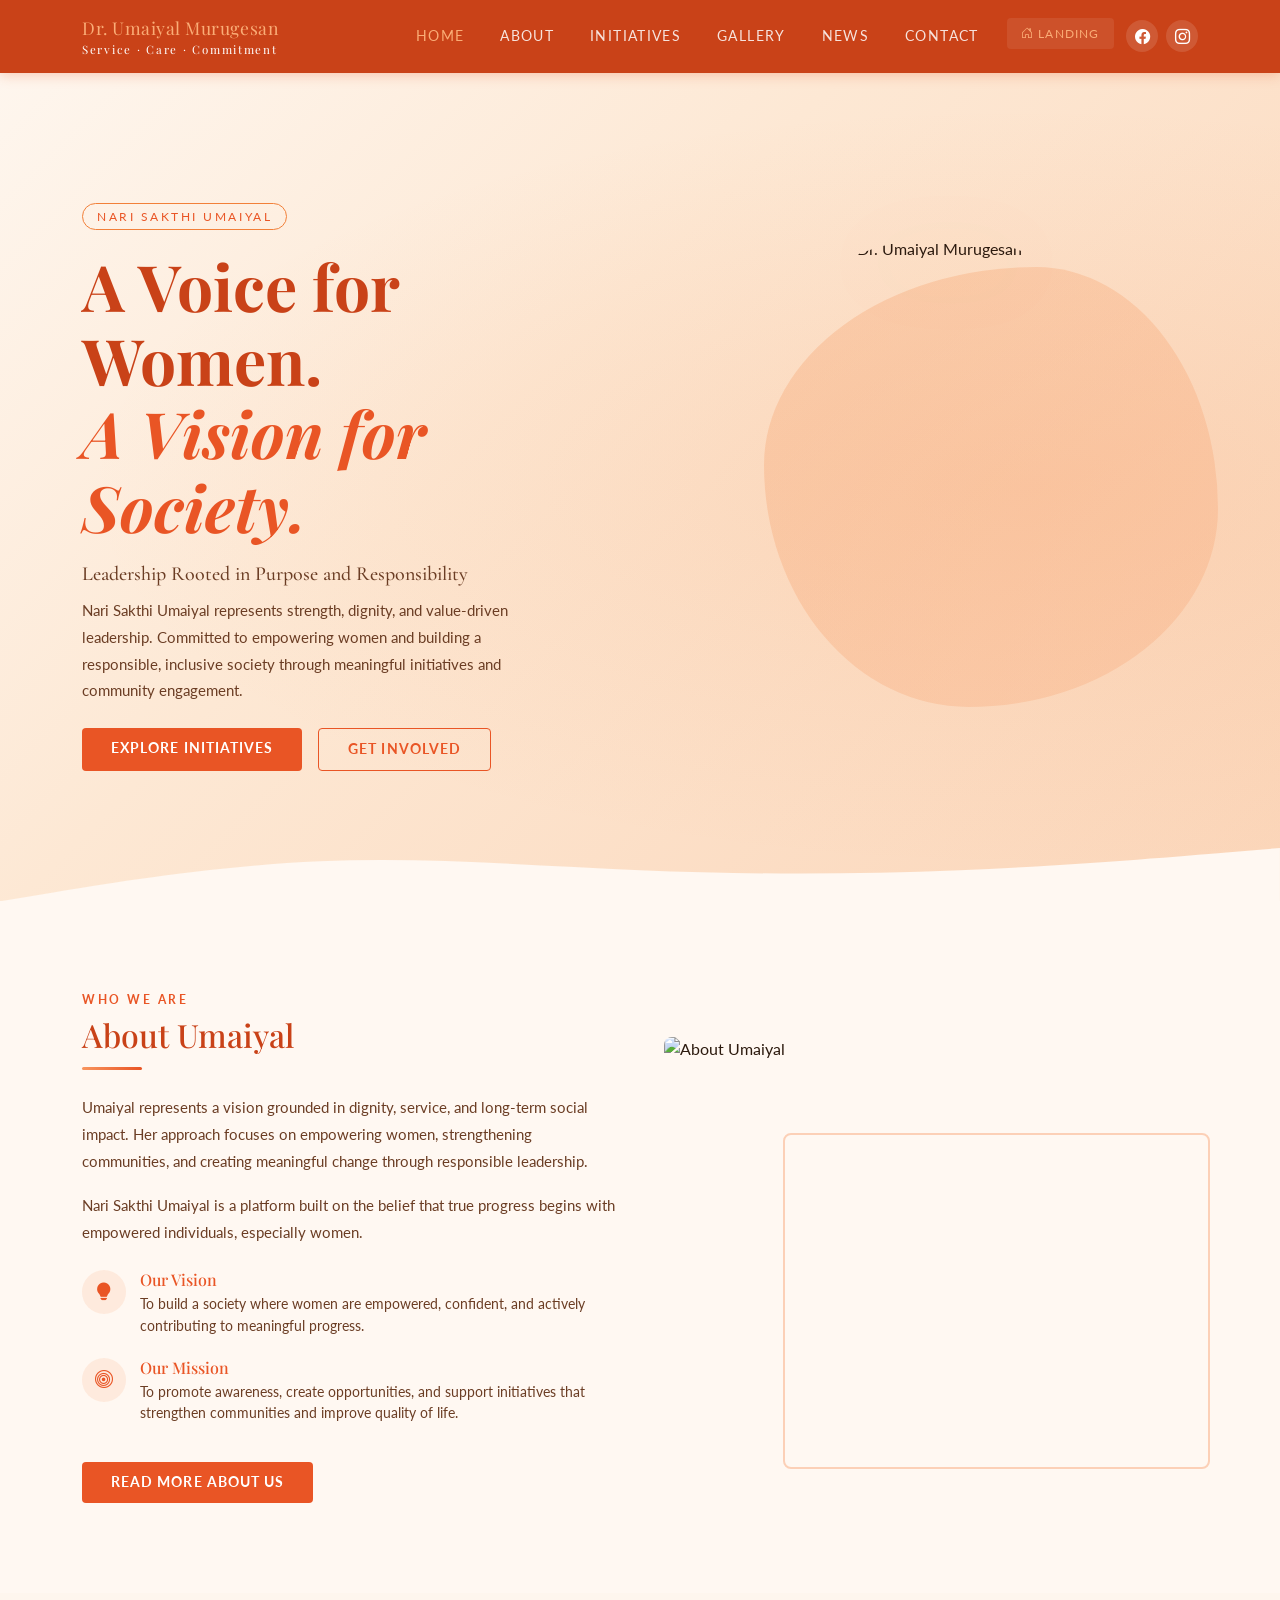
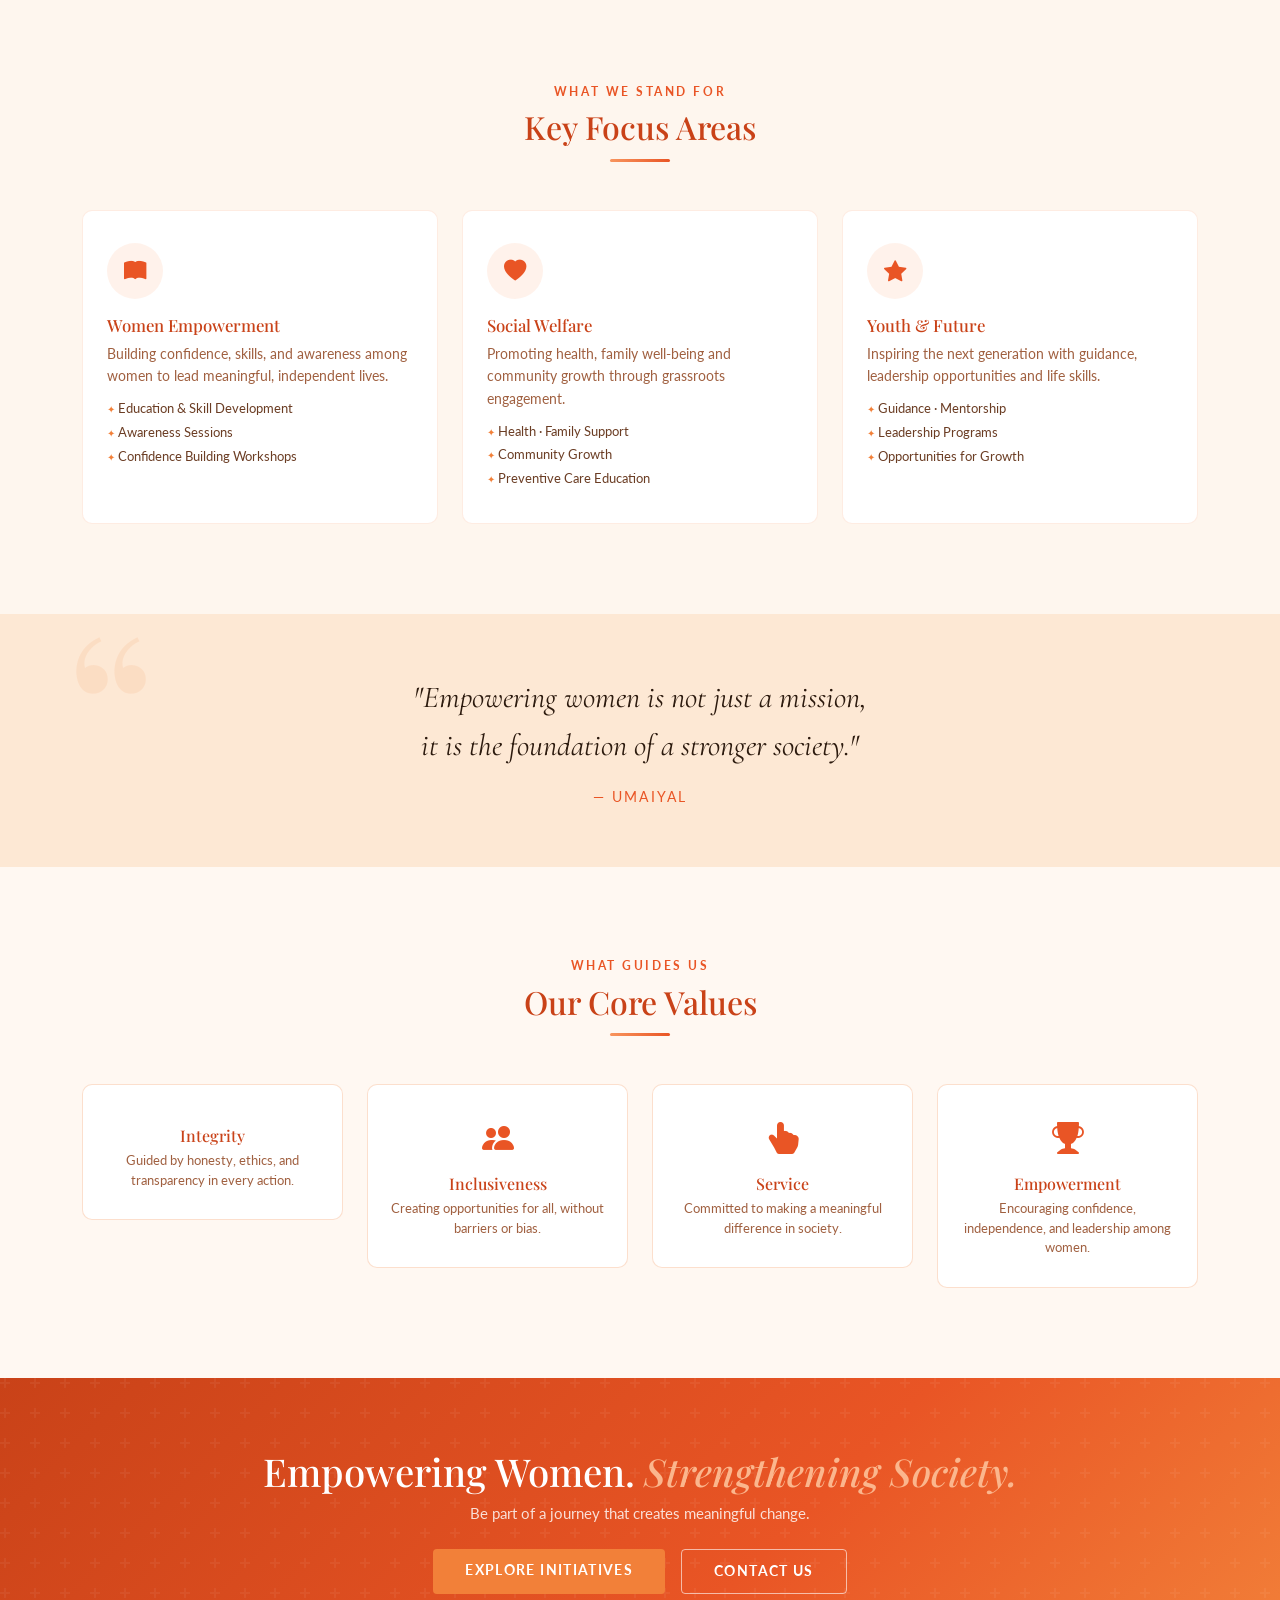
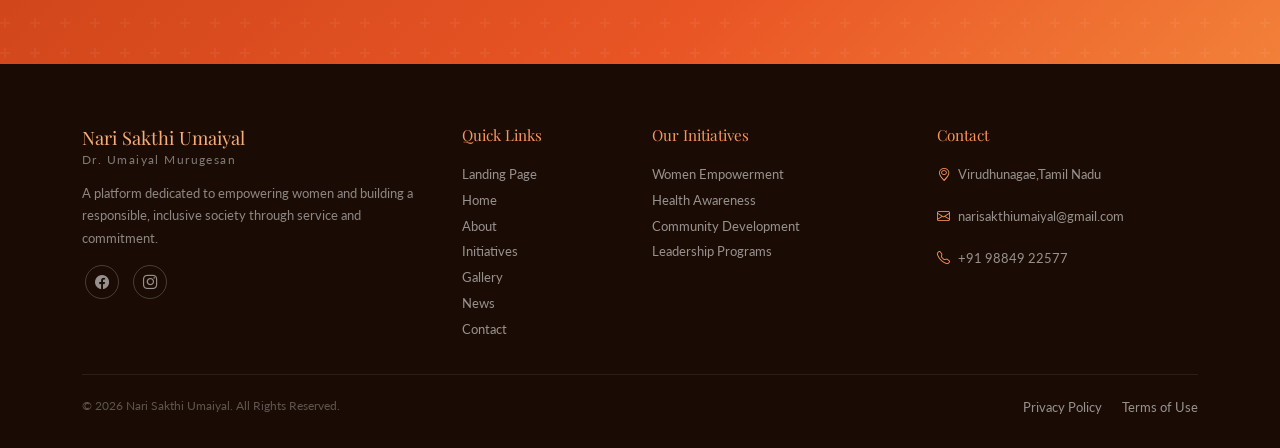
==== index.html @ b1a2b426 "Initial commit" ====
<!DOCTYPE html>
<html lang="en">
<head>
  <meta charset="UTF-8"/>
  <meta name="viewport" content="width=device-width, initial-scale=1.0"/>
  <title>Home – Nari Sakthi Umaiyal</title>
  <link href="https://cdn.jsdelivr.net/npm/bootstrap@5.3.3/dist/css/bootstrap.min.css" rel="stylesheet"/>
  <link href="https://fonts.googleapis.com/css2?family=Playfair+Display:ital,wght@0,400;0,600;0,700;1,400;1,600&family=Cormorant+Garamond:ital,wght@0,400;0,500;0,600;1,400&family=Lato:wght@300;400;700&display=swap" rel="stylesheet"/>
  <link rel="stylesheet" href="https://cdn.jsdelivr.net/npm/bootstrap-icons@1.11.3/font/bootstrap-icons.min.css"/>
  <link rel="stylesheet" href="style.css"/>
  <style>
    /* HERO */
    .hero { min-height: 92vh; background: linear-gradient(135deg, var(--cream) 0%, #fde8d4 40%, #fbd5b8 100%); position: relative; overflow: hidden; display: flex; align-items: center; }
    .hero::before { content: ''; position: absolute; inset: 0; background: radial-gradient(ellipse at 80% 50%, rgba(242,128,57,0.12) 0%, transparent 65%); }
    .hero-wave { position: absolute; bottom: 0; left: 0; width: 100%; pointer-events: none; }
    .hero-tag { display: inline-block; font-size: 0.72rem; letter-spacing: 0.22em; text-transform: uppercase; color: var(--p5); border: 1px solid var(--p4); padding: 4px 14px; border-radius: 20px; margin-bottom: 1.2rem; }
    .hero h1 { font-size: clamp(2.4rem, 5vw, 4rem); line-height: 1.15; color: var(--primary-dark); font-weight: 700; }
    .hero h1 em { font-style: italic; color: var(--primary); }
    .hero-sub { font-family: 'Cormorant Garamond', serif; font-size: 1.25rem; color: var(--text-mid); margin: 1rem 0 0.5rem; font-weight: 500; }
    .hero-desc { font-size: 0.95rem; color: var(--text-mid); line-height: 1.75; max-width: 480px; }
    .hero-image-wrap { position: relative; }
    .hero-image-wrap::before { content: ''; position: absolute; top: 30px; right: -20px; width: 85%; height: 88%; background: linear-gradient(135deg, var(--p4) 0%, var(--p3) 100%); border-radius: 60% 40% 55% 45% / 45% 55% 45% 55%; z-index: 0; opacity: 0.22; }
    .hero-img { position: relative; z-index: 1; border-radius: 55% 45% 50% 50% / 40% 40% 60% 60%; max-width: 420px; width: 100%; height: 500px; object-fit: cover; object-position: top center; filter: drop-shadow(0 12px 36px rgba(233,85,37,0.30)); display: block; margin: 0 auto; }
    @media (max-width: 768px) { .hero { min-height: auto; padding: 60px 0 80px; } }
  </style>
</head>
<body>

<div id="navbar-placeholder"></div>

<!-- HERO -->
<section class="hero">
  <div class="container py-5">
    <div class="row align-items-center g-5">
      <div class="col-lg-6 fade-up">
        <div class="hero-tag">Nari Sakthi Umaiyal</div>
        <h1>A Voice for Women.<br><em>A Vision for Society.</em></h1>
        <p class="hero-sub">Leadership Rooted in Purpose and Responsibility</p>
        <p class="hero-desc">Nari Sakthi Umaiyal represents strength, dignity, and value-driven leadership. Committed to empowering women and building a responsible, inclusive society through meaningful initiatives and community engagement.</p>
        <div class="d-flex flex-wrap gap-3 mt-4">
          <a href="initiatives.html" class="btn-primary-custom">Explore Initiatives</a>
          <a href="contact.html" class="btn-outline-primary-custom">Get Involved</a>
        </div>
      </div>
      <div class="col-lg-6 text-center fade-up delay-2">
        <div class="hero-image-wrap">
          <img src="c:\Users\ranjinikumar\Downloads\DSC07522.jpg" alt="Dr. Umaiyal Murugesan" class="hero-img"/>
        </div>
      </div>
    </div>
  </div>
  <svg class="hero-wave" viewBox="0 0 1440 60" fill="none" xmlns="http://www.w3.org/2000/svg">
    <path d="M0 60L60 50C120 40 240 20 360 15C480 10 600 20 720 25C840 30 960 30 1080 25C1200 20 1320 10 1380 5L1440 0V60H0Z" fill="#FFF8F2"/>
  </svg>
</section>

<!-- ABOUT SNIPPET -->
<section style="background:var(--warm-white);padding:90px 0;">
  <div class="container">
    <div class="row align-items-center g-5">
      <div class="col-lg-6 fade-up">
        <div class="section-label">Who We Are</div>
        <h2 class="mt-2" style="color:var(--primary-dark);">About Umaiyal</h2>
        <div class="section-divider left"></div>
        <p style="font-size:0.95rem;color:var(--text-mid);line-height:1.8;">Umaiyal represents a vision grounded in dignity, service, and long-term social impact. Her approach focuses on empowering women, strengthening communities, and creating meaningful change through responsible leadership.</p>
        <p style="font-size:0.95rem;color:var(--text-mid);line-height:1.8;">Nari Sakthi Umaiyal is a platform built on the belief that true progress begins with empowered individuals, especially women.</p>
        <div class="mt-4">
          <div class="vision-box">
            <div class="vision-icon"><i class="bi bi-lightbulb-fill"></i></div>
            <div><h6>Our Vision</h6><p>To build a society where women are empowered, confident, and actively contributing to meaningful progress.</p></div>
          </div>
          <div class="vision-box">
            <div class="vision-icon"><i class="bi bi-bullseye"></i></div>
            <div><h6>Our Mission</h6><p>To promote awareness, create opportunities, and support initiatives that strengthen communities and improve quality of life.</p></div>
          </div>
        </div>
        <a href="about.html" class="btn-primary-custom mt-3">Read More About Us</a>
      </div>
      <div class="col-lg-6 fade-up delay-2">
        <div class="about-img-wrap">
          <img src="c:\Users\ranjinikumar\Downloads\MAN02217.jpg" alt="About Umaiyal" style="width:100%;height:420px;object-fit:cover;border-radius:8px;position:relative;z-index:1;display:block;"/>
        </div>
      </div>
    </div>
  </div>
</section>

<!-- KEY FOCUS -->
<section style="background:var(--cream);padding:90px 0;">
  <div class="container">
    <div class="text-center mb-5 fade-up">
      <div class="section-label d-block mb-2">What We Stand For</div>
      <h2 style="color:var(--primary-dark);">Key Focus Areas</h2>
      <div class="section-divider mx-auto"></div>
    </div>
    <div class="row g-4">
      <div class="col-md-4 fade-up delay-1">
        <div class="focus-card">
          <div class="focus-icon"><i class="bi bi-book-fill"></i></div>
          <h5>Women Empowerment</h5>
          <p>Building confidence, skills, and awareness among women to lead meaningful, independent lives.</p>
          <ul><li>Education &amp; Skill Development</li><li>Awareness Sessions</li><li>Confidence Building Workshops</li></ul>
        </div>
      </div>
      <div class="col-md-4 fade-up delay-2">
        <div class="focus-card">
          <div class="focus-icon"><i class="bi bi-heart-fill"></i></div>
          <h5>Social Welfare</h5>
          <p>Promoting health, family well-being and community growth through grassroots engagement.</p>
          <ul><li>Health · Family Support</li><li>Community Growth</li><li>Preventive Care Education</li></ul>
        </div>
      </div>
      <div class="col-md-4 fade-up delay-3">
        <div class="focus-card">
          <div class="focus-icon"><i class="bi bi-star-fill"></i></div>
          <h5>Youth &amp; Future</h5>
          <p>Inspiring the next generation with guidance, leadership opportunities and life skills.</p>
          <ul><li>Guidance · Mentorship</li><li>Leadership Programs</li><li>Opportunities for Growth</li></ul>
        </div>
      </div>
    </div>
  </div>
</section>

<!-- QUOTE -->
<section class="quote-band">
  <div class="container fade-up">
    <blockquote>"Empowering women is not just a mission,<br>it is the foundation of a stronger society."</blockquote>
    <cite>— Umaiyal</cite>
  </div>
</section>

<!-- CORE VALUES -->
<section style="background:var(--warm-white);padding:90px 0;">
  <div class="container">
    <div class="text-center mb-5 fade-up">
      <div class="section-label">What Guides Us</div>
      <h2 class="mt-2" style="color:var(--primary-dark);">Our Core Values</h2>
      <div class="section-divider mx-auto"></div>
    </div>
    <div class="row g-4">
      <div class="col-6 col-md-3 fade-up delay-1"><div class="value-card"><i class="bi bi-shield-check-fill value-icon"></i><h6>Integrity</h6><p>Guided by honesty, ethics, and transparency in every action.</p></div></div>
      <div class="col-6 col-md-3 fade-up delay-2"><div class="value-card"><i class="bi bi-people-fill value-icon"></i><h6>Inclusiveness</h6><p>Creating opportunities for all, without barriers or bias.</p></div></div>
      <div class="col-6 col-md-3 fade-up delay-3"><div class="value-card"><i class="bi bi-hand-index-thumb-fill value-icon"></i><h6>Service</h6><p>Committed to making a meaningful difference in society.</p></div></div>
      <div class="col-6 col-md-3 fade-up delay-4"><div class="value-card"><i class="bi bi-trophy-fill value-icon"></i><h6>Empowerment</h6><p>Encouraging confidence, independence, and leadership among women.</p></div></div>
    </div>
  </div>
</section>

<!-- CTA BAND -->
<section class="cta-band">
  <div class="container fade-up">
    <h2>Empowering Women. <em>Strengthening Society.</em></h2>
    <p class="mt-2 mb-4">Be part of a journey that creates meaningful change.</p>
    <div class="d-flex flex-wrap gap-3 justify-content-center">
      <a href="initiatives.html" class="btn-accent">Explore Initiatives</a>
      <a href="contact.html" class="btn-outline-light-custom">Contact Us</a>
    </div>
  </div>
</section>

<div id="footer-placeholder"></div>

<script src="https://cdn.jsdelivr.net/npm/bootstrap@5.3.3/dist/js/bootstrap.bundle.min.js"></script>
<script src="components.js"></script>
<script src="main.js"></script>
</body>
</html>
---- style.css ----
/* ===== CSS VARIABLES – ORANGE PALETTE ===== */
:root {
  --p1: #fbb68d;
  --p2: #faad77;
  --p3: #f8955e;
  --p4: #f28039;
  --p5: #e95525;

  --primary:       #e95525;
  --primary-dark:  #c94218;
  --primary-light: #f28039;
  --accent:        #f8955e;
  --accent-light:  #faad77;
  --accent-pale:   #fbb68d;

  --cream:      #FEF6EE;
  --cream-dark: #FDE8D4;
  --warm-white: #FFF8F2;
  --text-dark:  #2C1A0E;
  --text-mid:   #6B3D24;
  --text-light: #A06040;
}

*, *::before, *::after { box-sizing: border-box; }
html { scroll-behavior: smooth; }
body { font-family: 'Lato', sans-serif; background: var(--cream); color: var(--text-dark); overflow-x: hidden; margin: 0; }
h1, h2, h3, h4 { font-family: 'Playfair Display', serif; }
.section-divider { width: 60px; height: 3px; background: linear-gradient(90deg, var(--p3), var(--p5)); margin: 12px auto 24px; border-radius: 2px; }
.section-divider.left { margin-left: 0; }
.section-label { font-size: 0.72rem; letter-spacing: 0.22em; text-transform: uppercase; color: var(--p5); font-weight: 700; }

/* NAVBAR */
.navbar { background: var(--primary-dark) !important; padding: 0.6rem 0; position: sticky; top: 0; z-index: 1000; box-shadow: 0 2px 12px rgba(233,85,37,0.28); }
.navbar-brand { font-family: 'Playfair Display', serif; font-size: 1.1rem; color: var(--accent-light) !important; letter-spacing: 0.03em; text-decoration: none; }
.navbar-brand span { color: #fff; font-weight: 300; font-size: 0.72rem; display: block; letter-spacing: 0.15em; }
.navbar-nav .nav-link { color: rgba(255,255,255,0.85) !important; font-size: 0.85rem; letter-spacing: 0.1em; text-transform: uppercase; padding: 0.5rem 1rem !important; transition: color 0.2s; }
.navbar-nav .nav-link:hover, .navbar-nav .nav-link.active { color: var(--accent-light) !important; }
.navbar-toggler { border-color: rgba(255,255,255,0.4); }
.navbar-toggler-icon { filter: invert(1); }

/* BUTTONS */
.btn-primary-custom { background: var(--primary); color: #fff; border: none; padding: 0.65rem 1.8rem; border-radius: 4px; font-size: 0.85rem; letter-spacing: 0.08em; text-transform: uppercase; font-weight: 700; transition: background 0.25s, transform 0.2s; text-decoration: none; display: inline-block; cursor: pointer; }
.btn-primary-custom:hover { background: var(--primary-dark); color: #fff; transform: translateY(-1px); }
.btn-outline-primary-custom { background: transparent; color: var(--primary); border: 1.5px solid var(--primary); padding: 0.65rem 1.8rem; border-radius: 4px; font-size: 0.85rem; letter-spacing: 0.08em; text-transform: uppercase; font-weight: 700; transition: all 0.25s; text-decoration: none; display: inline-block; }
.btn-outline-primary-custom:hover { background: var(--primary); color: #fff; }
.btn-accent { background: var(--p4); color: #fff; border: none; padding: 0.7rem 2rem; border-radius: 4px; font-size: 0.85rem; letter-spacing: 0.1em; text-transform: uppercase; font-weight: 700; transition: background 0.25s, transform 0.2s; text-decoration: none; display: inline-block; cursor: pointer; }
.btn-accent:hover { background: var(--p5); color: #fff; transform: translateY(-1px); }
.btn-outline-light-custom { background: transparent; color: #fff; border: 1.5px solid rgba(255,255,255,0.6); padding: 0.7rem 2rem; border-radius: 4px; font-size: 0.85rem; letter-spacing: 0.1em; text-transform: uppercase; font-weight: 700; transition: all 0.25s; text-decoration: none; display: inline-block; }
.btn-outline-light-custom:hover { background: rgba(255,255,255,0.15); color: #fff; }

/* FOCUS CARDS */
.focus-card { background: #fff; border-radius: 10px; padding: 2rem 1.5rem; border: 1px solid rgba(248,149,94,0.18); transition: transform 0.25s, box-shadow 0.25s; height: 100%; }
.focus-card:hover { transform: translateY(-6px); box-shadow: 0 16px 40px rgba(233,85,37,0.12); }
.focus-icon { width: 56px; height: 56px; border-radius: 50%; background: rgba(248,149,94,0.12); display: flex; align-items: center; justify-content: center; margin-bottom: 1rem; font-size: 1.4rem; color: var(--primary); }
.focus-card h5 { font-family: 'Playfair Display', serif; color: var(--primary-dark); font-size: 1.05rem; }
.focus-card p { font-size: 0.85rem; color: var(--text-light); line-height: 1.65; margin: 0; }
.focus-card ul { list-style: none; padding: 0; margin: 0.6rem 0 0; }
.focus-card ul li { font-size: 0.82rem; color: var(--text-mid); padding: 2px 0; }
.focus-card ul li::before { content: '✦ '; color: var(--p4); font-size: 0.65rem; }

/* QUOTE BAND */
.quote-band { background: var(--cream-dark); padding: 60px 0; text-align: center; position: relative; overflow: hidden; }
.quote-band::before { content: '\201C'; position: absolute; top: -20px; left: 5%; font-family: 'Playfair Display', serif; font-size: 14rem; color: var(--p4); opacity: 0.1; line-height: 1; }
.quote-band blockquote { font-family: 'Cormorant Garamond', serif; font-size: clamp(1.3rem, 2.5vw, 1.9rem); font-style: italic; color: var(--text-dark); max-width: 680px; margin: 0 auto; line-height: 1.6; }
.quote-band cite { display: block; margin-top: 1rem; font-family: 'Lato', sans-serif; font-style: normal; font-size: 0.85rem; letter-spacing: 0.15em; text-transform: uppercase; color: var(--p5); }

/* VALUE CARDS */
.value-card { text-align: center; padding: 1.8rem 1.2rem; border-radius: 10px; border: 1px solid rgba(242,128,57,0.25); background: #fff; transition: all 0.25s; }
.value-card:hover { background: var(--primary); box-shadow: 0 12px 32px rgba(233,85,37,0.22); }
.value-card:hover .value-icon, .value-card:hover h6, .value-card:hover p { color: #fff !important; }
.value-icon { font-size: 2rem; color: var(--primary); margin-bottom: 0.75rem; display: block; transition: color 0.25s; }
.value-card h6 { font-family: 'Playfair Display', serif; font-size: 1rem; color: var(--primary-dark); margin-bottom: 6px; transition: color 0.25s; }
.value-card p { font-size: 0.82rem; color: var(--text-light); margin: 0; transition: color 0.25s; }

/* INITIATIVE CARDS */
.initiative-card { border-radius: 10px; overflow: hidden; background: #fff; border: 1px solid rgba(248,149,94,0.12); transition: transform 0.25s, box-shadow 0.25s; }
.initiative-card:hover { transform: translateY(-5px); box-shadow: 0 14px 36px rgba(233,85,37,0.14); }
.initiative-card-img { height: 190px; overflow: hidden; }
.initiative-card-img img { width: 100%; height: 100%; object-fit: cover; display: block; }
.initiative-card-body { padding: 1.4rem; }
.initiative-card-body h5 { font-family: 'Playfair Display', serif; font-size: 1rem; color: var(--primary); }
.initiative-card-body p { font-size: 0.83rem; color: var(--text-mid); line-height: 1.65; }
.initiative-card-body ul { list-style: none; padding: 0; margin: 0.5rem 0 0; }
.initiative-card-body ul li { font-size: 0.8rem; color: var(--text-light); padding: 2px 0; }
.initiative-card-body ul li::before { content: '✓ '; color: var(--p4); font-weight: 700; }

/* NEWS CARDS */
.news-card { background: #fff; border-radius: 10px; overflow: hidden; border: 1px solid rgba(248,149,94,0.12); transition: transform 0.25s, box-shadow 0.25s; }
.news-card:hover { transform: translateY(-4px); box-shadow: 0 12px 28px rgba(233,85,37,0.12); }
.news-img-placeholder { height: 170px; overflow: hidden; }
.news-img-placeholder img { width: 100%; height: 100%; object-fit: cover; display: block; }
.news-card-body { padding: 1.2rem; }
.news-tag { font-size: 0.68rem; text-transform: uppercase; letter-spacing: 0.12em; background: rgba(248,149,94,0.14); color: var(--primary); border-radius: 3px; padding: 2px 8px; display: inline-block; margin-bottom: 0.5rem; }
.news-card-body h6 { font-family: 'Playfair Display', serif; font-size: 0.95rem; color: var(--primary-dark); }
.news-card-body p { font-size: 0.82rem; color: var(--text-mid); line-height: 1.6; }
.read-more { font-size: 0.78rem; color: var(--p4); font-weight: 700; text-decoration: none; letter-spacing: 0.08em; text-transform: uppercase; }
.read-more:hover { color: var(--primary); }

/* CTA BAND */
.cta-band { background: linear-gradient(135deg, var(--primary-dark) 0%, var(--primary) 60%, var(--p4) 100%); padding: 70px 0; text-align: center; position: relative; overflow: hidden; }
.cta-band::before { content: ''; position: absolute; inset: 0; background: url("data:image/svg+xml,%3Csvg width='60' height='60' viewBox='0 0 60 60' xmlns='http://www.w3.org/2000/svg'%3E%3Cg fill='none' fill-rule='evenodd'%3E%3Cg fill='%23ffffff' fill-opacity='0.05'%3E%3Cpath d='M36 34v-4h-2v4h-4v2h4v4h2v-4h4v-2h-4zm0-30V0h-2v4h-4v2h4v4h2V6h4V4h-4zM6 34v-4H4v4H0v2h4v4h2v-4h4v-2H6zM6 4V0H4v4H0v2h4v4h2V6h4V4H6z'/%3E%3C/g%3E%3C/g%3E%3C/svg%3E"); }
.cta-band h2 { color: #fff; font-size: clamp(1.6rem, 3vw, 2.4rem); }
.cta-band h2 em { color: var(--p1); }
.cta-band p { color: rgba(255,255,255,0.82); font-size: 0.95rem; }

/* CONTACT */
.contact-info-card { background: #fff; border-radius: 10px; padding: 1.6rem; text-align: center; border: 1px solid rgba(242,128,57,0.22); transition: transform 0.25s, box-shadow 0.25s; }
.contact-info-card:hover { transform: translateY(-4px); box-shadow: 0 10px 26px rgba(233,85,37,0.12); }
.contact-info-card i { font-size: 1.8rem; color: var(--primary); margin-bottom: 0.75rem; }
.contact-info-card h6 { font-family: 'Playfair Display', serif; color: var(--primary); font-size: 1rem; }
.contact-info-card p { font-size: 0.85rem; color: var(--text-mid); margin: 0; }
.contact-form-wrap { background: #fff; border-radius: 12px; padding: 2.5rem; box-shadow: 0 8px 32px rgba(233,85,37,0.09); }
.form-control { border: 1px solid rgba(248,149,94,0.28); border-radius: 4px; padding: 0.65rem 1rem; font-size: 0.88rem; background: var(--warm-white); color: var(--text-dark); }
.form-control:focus { border-color: var(--p4); box-shadow: 0 0 0 3px rgba(242,128,57,0.12); background: #fff; outline: none; }
.form-label { font-size: 0.82rem; color: var(--text-mid); font-weight: 700; letter-spacing: 0.05em; }

/* FOOTER */
.footer-main { background: #1a0c05; padding: 60px 0 30px; }
.footer-brand { font-family: 'Playfair Display', serif; color: var(--p2); font-size: 1.15rem; }
.footer-brand-sub { font-size: 0.75rem; color: rgba(255,255,255,0.45); letter-spacing: 0.12em; }
.footer-desc { font-size: 0.82rem; color: rgba(255,255,255,0.5); line-height: 1.7; margin-top: 0.8rem; }
.footer-heading { font-family: 'Playfair Display', serif; color: var(--p3); font-size: 0.95rem; margin-bottom: 1rem; }
.footer-link { display: block; font-size: 0.82rem; color: rgba(255,255,255,0.55); text-decoration: none; padding: 3px 0; transition: color 0.2s; }
.footer-link:hover { color: var(--p2); }
.footer-bottom { border-top: 1px solid rgba(255,255,255,0.08); padding-top: 1.2rem; margin-top: 2rem; }
.footer-bottom p { font-size: 0.78rem; color: rgba(255,255,255,0.3); margin: 0; }
.social-link { width: 34px; height: 34px; border-radius: 50%; border: 1px solid rgba(255,255,255,0.2); display: inline-flex; align-items: center; justify-content: center; color: rgba(255,255,255,0.55); text-decoration: none; font-size: 0.9rem; transition: all 0.2s; margin: 0 3px; }
.social-link:hover { background: var(--primary); border-color: var(--primary); color: #fff; }

/* PAGE HERO (inner pages) */
.page-hero { background: linear-gradient(135deg, var(--primary-dark) 0%, var(--primary) 60%, var(--p4) 100%); padding: 70px 0 60px; text-align: center; position: relative; overflow: hidden; }
.page-hero::before { content: ''; position: absolute; inset: 0; background: url("data:image/svg+xml,%3Csvg width='60' height='60' viewBox='0 0 60 60' xmlns='http://www.w3.org/2000/svg'%3E%3Cg fill='none' fill-rule='evenodd'%3E%3Cg fill='%23ffffff' fill-opacity='0.05'%3E%3Cpath d='M36 34v-4h-2v4h-4v2h4v4h2v-4h4v-2h-4zm0-30V0h-2v4h-4v2h4v4h2V6h4V4h-4zM6 34v-4H4v4H0v2h4v4h2v-4h4v-2H6zM6 4V0H4v4H0v2h4v4h2V6h4V4H6z'/%3E%3C/g%3E%3C/g%3E%3C/svg%3E"); }
.page-hero h1 { color: #fff; font-size: clamp(2rem, 4vw, 3rem); position: relative; z-index: 1; margin: 0; }
.page-hero p { color: rgba(255,255,255,0.8); font-size: 1rem; position: relative; z-index: 1; margin: 10px 0 0; }
.page-hero .breadcrumb { position: relative; z-index: 1; justify-content: center; background: transparent; margin: 12px 0 0; }
.page-hero .breadcrumb-item a { color: var(--p1); text-decoration: none; font-size: 0.82rem; }
.page-hero .breadcrumb-item.active { color: rgba(255,255,255,0.7); font-size: 0.82rem; }
.page-hero .breadcrumb-item + .breadcrumb-item::before { color: rgba(255,255,255,0.4); }

/* GALLERY */
.gallery-grid { display: grid; grid-template-columns: repeat(auto-fill, minmax(280px, 1fr)); gap: 16px; }
.gallery-item { border-radius: 10px; overflow: hidden; position: relative; cursor: pointer; }
.gallery-item img { width: 100%; height: 220px; object-fit: cover; display: block; transition: transform 0.4s ease; }
.gallery-item:hover img { transform: scale(1.06); }
.gallery-item-overlay { position: absolute; inset: 0; background: rgba(201,66,24,0.0); transition: background 0.3s; display: flex; align-items: center; justify-content: center; }
.gallery-item:hover .gallery-item-overlay { background: rgba(201,66,24,0.55); }
.gallery-item-overlay i { font-size: 2rem; color: #fff; opacity: 0; transition: opacity 0.3s; }
.gallery-item:hover .gallery-item-overlay i { opacity: 1; }
.gallery-filter-btn { background: #fff; border: 1.5px solid rgba(248,149,94,0.3); color: var(--text-mid); border-radius: 30px; padding: 6px 18px; font-size: 0.8rem; letter-spacing: 0.08em; text-transform: uppercase; font-weight: 700; cursor: pointer; transition: all 0.2s; }
.gallery-filter-btn.active, .gallery-filter-btn:hover { background: var(--primary); border-color: var(--primary); color: #fff; }

/* ANIMATIONS */
.fade-up { opacity: 0; transform: translateY(30px); transition: opacity 0.65s ease, transform 0.65s ease; }
.fade-up.visible { opacity: 1; transform: translateY(0); }
.delay-1 { transition-delay: 0.1s; }
.delay-2 { transition-delay: 0.2s; }
.delay-3 { transition-delay: 0.3s; }
.delay-4 { transition-delay: 0.4s; }

/* VISION BOX */
.vision-box { display: flex; gap: 14px; align-items: flex-start; margin-bottom: 1.4rem; }
.vision-icon { width: 44px; height: 44px; border-radius: 50%; background: rgba(248,149,94,0.14); display: flex; align-items: center; justify-content: center; flex-shrink: 0; font-size: 1.1rem; color: var(--primary); }
.vision-box h6 { font-family: 'Playfair Display', serif; font-size: 1rem; color: var(--primary); margin-bottom: 4px; }
.vision-box p { font-size: 0.88rem; color: var(--text-mid); margin: 0; }

/* ABOUT IMG */
.about-img-wrap { position: relative; }
.about-img-wrap::after { content: ''; position: absolute; bottom: -12px; right: -12px; width: 80%; height: 80%; border: 2px solid var(--p3); border-radius: 8px; z-index: 0; opacity: 0.4; }
.about-img-wrap img { position: relative; z-index: 1; }

/* STATS */
.stat-box { text-align: center; padding: 1.5rem; background: #fff; border-radius: 10px; border: 1px solid rgba(242,128,57,0.18); }
.stat-number { font-family: 'Playfair Display', serif; font-size: 2.5rem; color: var(--primary); font-weight: 700; line-height: 1; }
.stat-label { font-size: 0.8rem; color: var(--text-mid); text-transform: uppercase; letter-spacing: 0.1em; margin-top: 4px; }

@media (max-width: 768px) {
  .gallery-grid { grid-template-columns: repeat(2, 1fr); }
  .about-img-wrap::after { display: none; }
}
@media (max-width: 480px) {
  .gallery-grid { grid-template-columns: 1fr 1fr; }
}
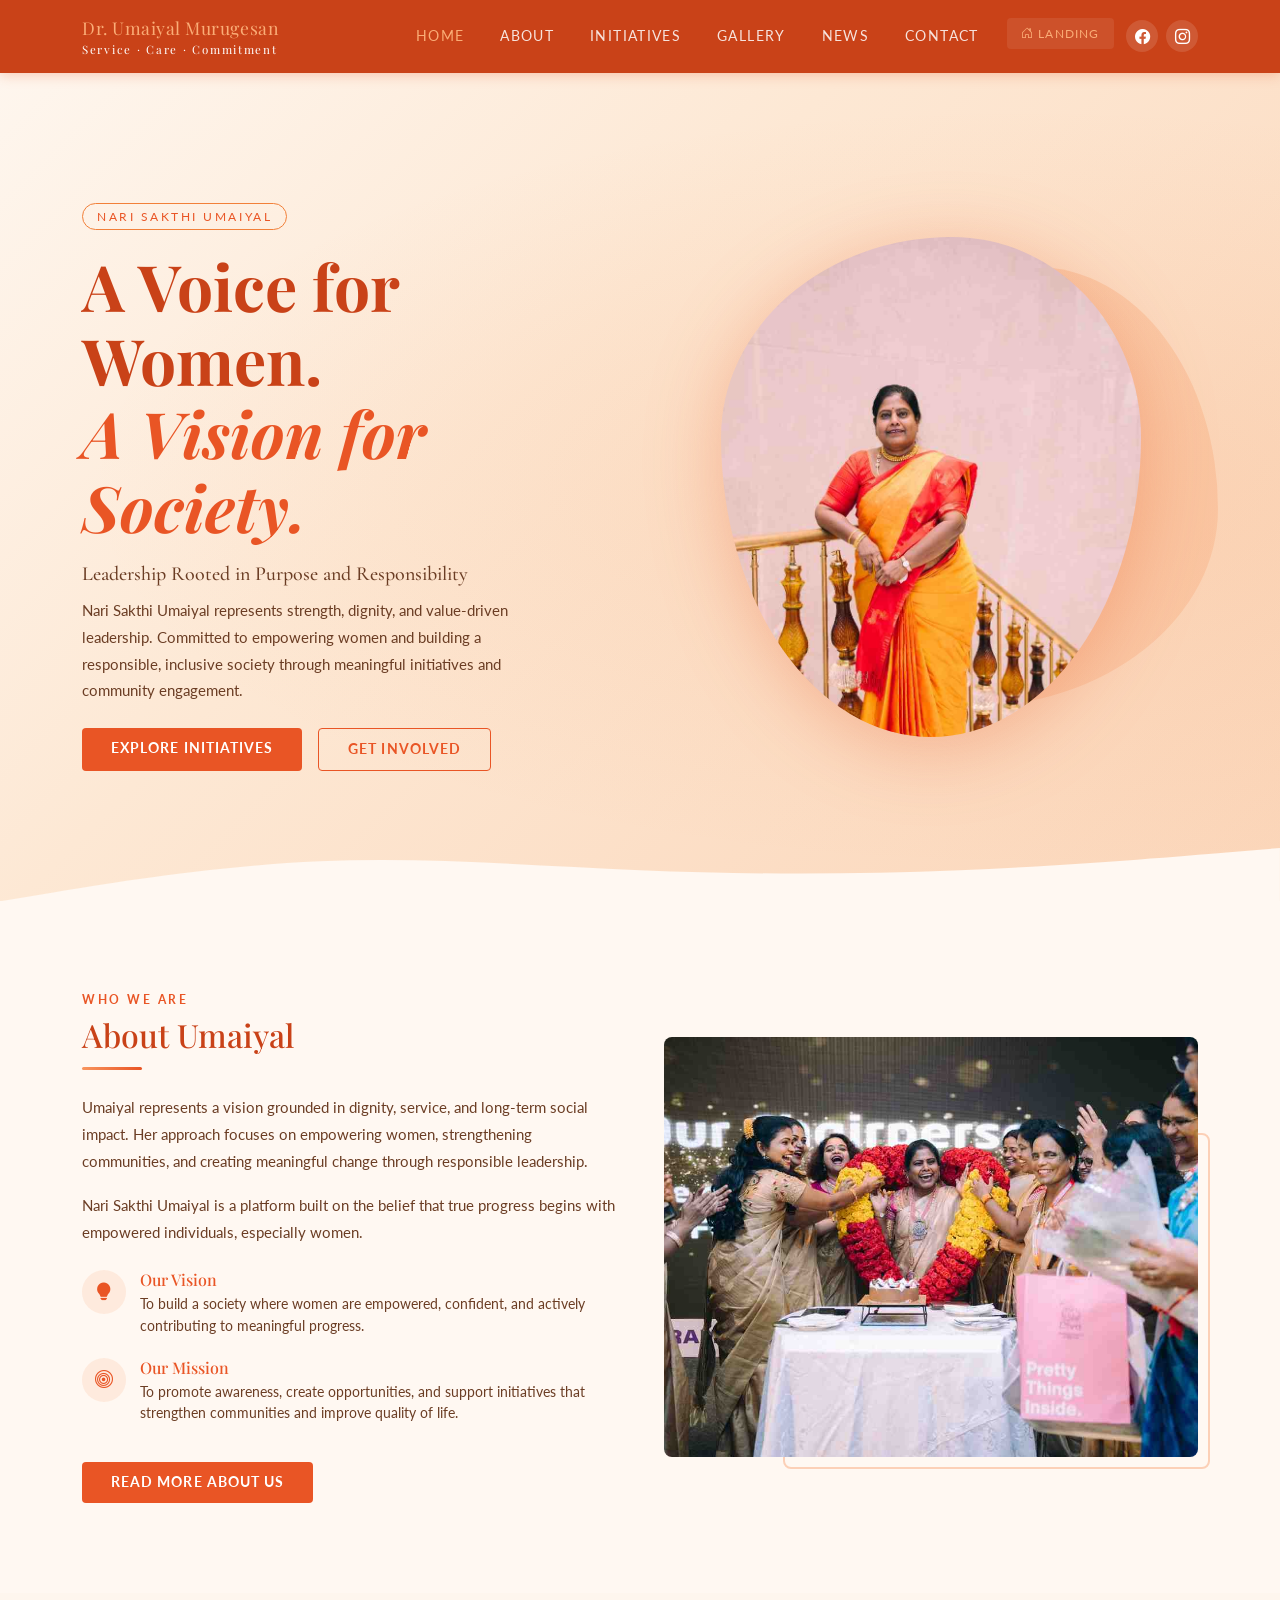
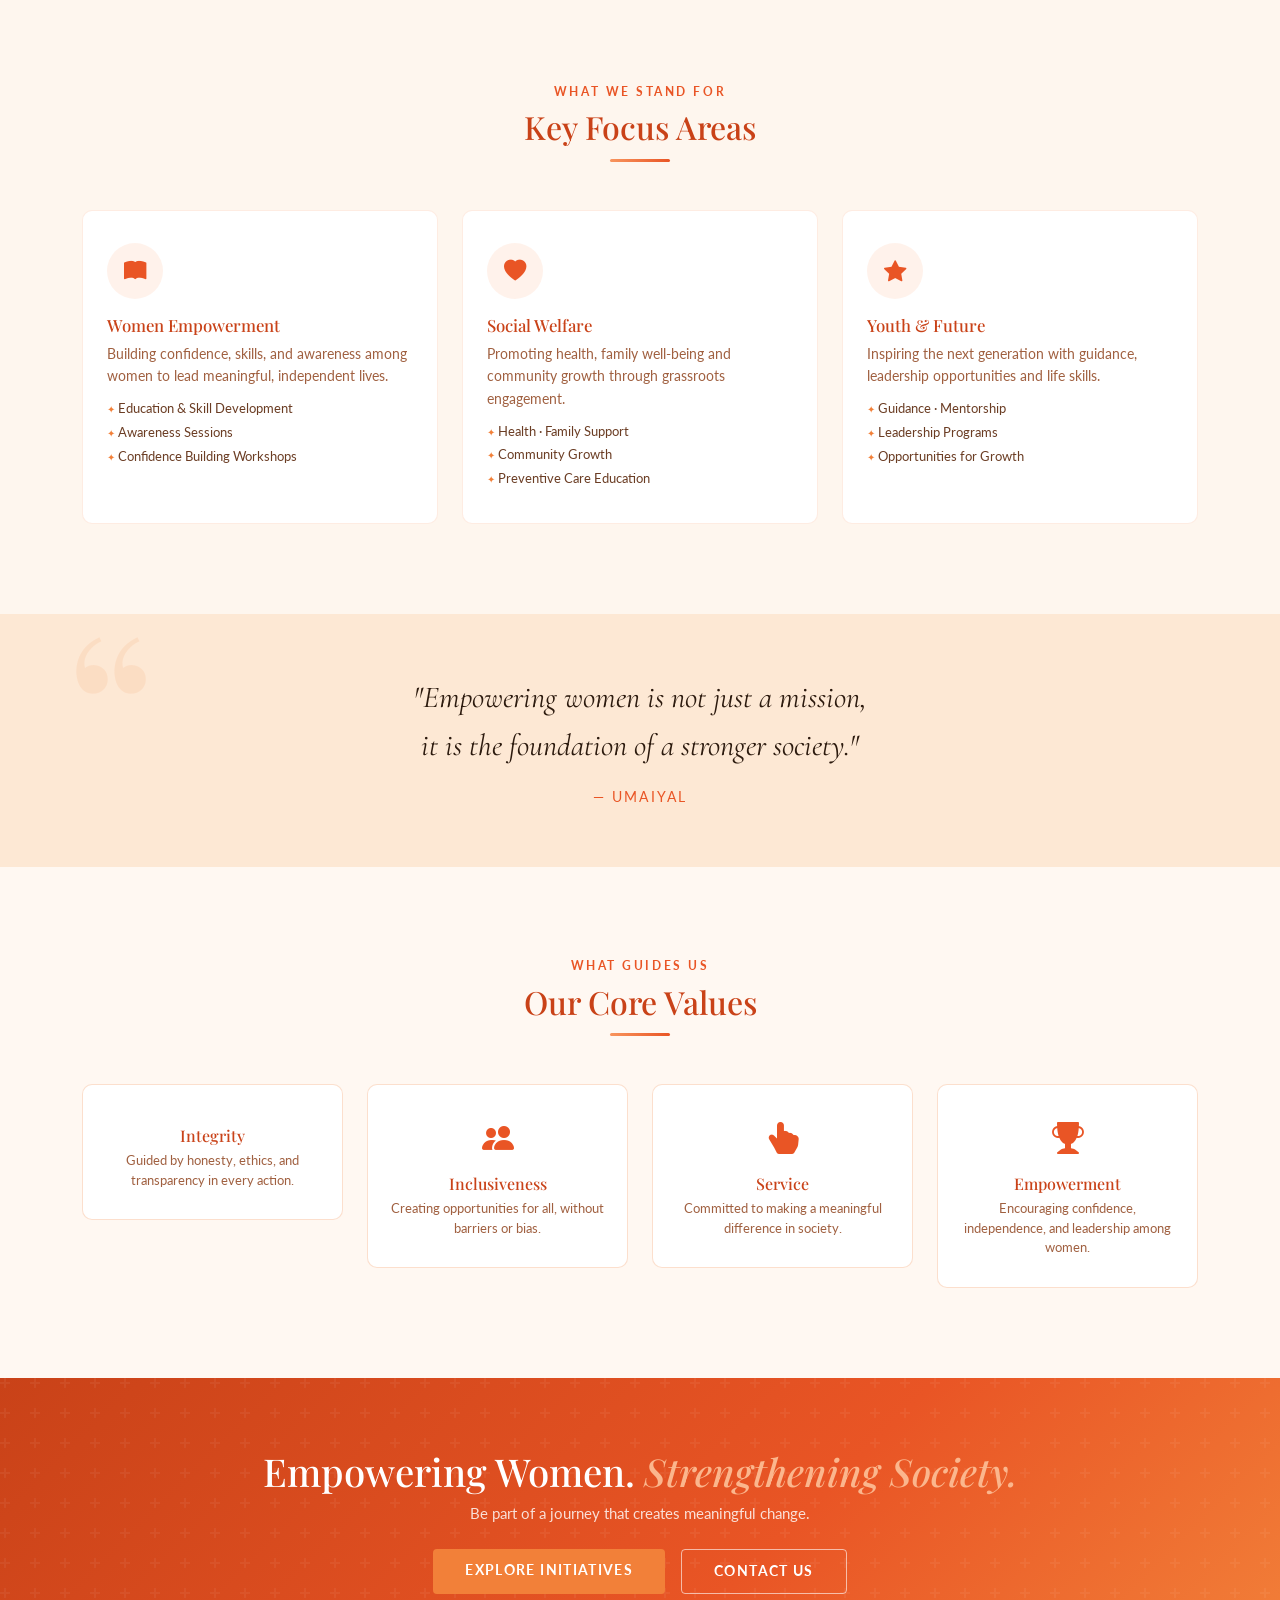
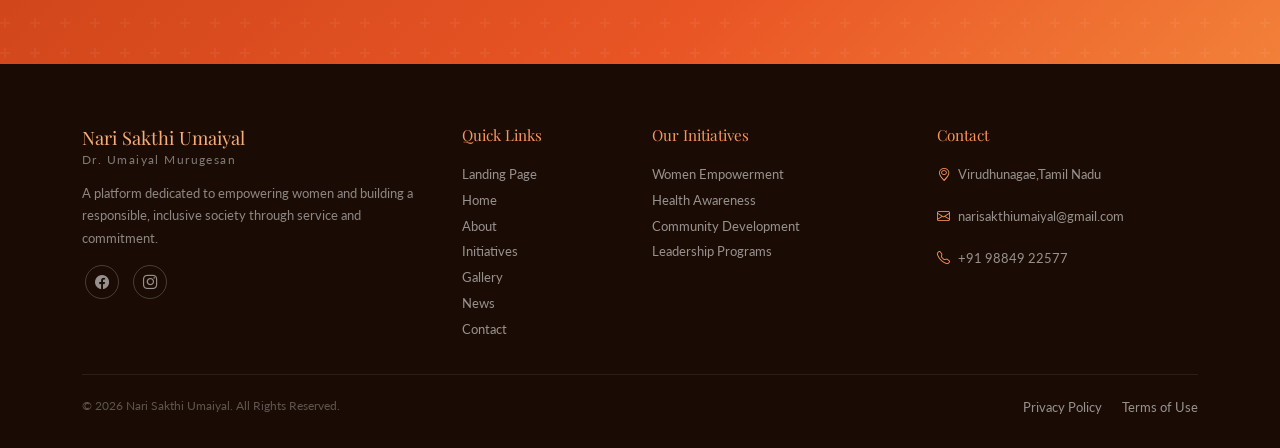
==== commit dff4f342: "Add files via upload" ====
--- a/index.html
+++ b/index.html
@@ -1,168 +1,168 @@
-<!DOCTYPE html>
-<html lang="en">
-<head>
-  <meta charset="UTF-8"/>
-  <meta name="viewport" content="width=device-width, initial-scale=1.0"/>
-  <title>Home – Nari Sakthi Umaiyal</title>
-  <link href="https://cdn.jsdelivr.net/npm/bootstrap@5.3.3/dist/css/bootstrap.min.css" rel="stylesheet"/>
-  <link href="https://fonts.googleapis.com/css2?family=Playfair+Display:ital,wght@0,400;0,600;0,700;1,400;1,600&family=Cormorant+Garamond:ital,wght@0,400;0,500;0,600;1,400&family=Lato:wght@300;400;700&display=swap" rel="stylesheet"/>
-  <link rel="stylesheet" href="https://cdn.jsdelivr.net/npm/bootstrap-icons@1.11.3/font/bootstrap-icons.min.css"/>
-  <link rel="stylesheet" href="style.css"/>
-  <style>
-    /* HERO */
-    .hero { min-height: 92vh; background: linear-gradient(135deg, var(--cream) 0%, #fde8d4 40%, #fbd5b8 100%); position: relative; overflow: hidden; display: flex; align-items: center; }
-    .hero::before { content: ''; position: absolute; inset: 0; background: radial-gradient(ellipse at 80% 50%, rgba(242,128,57,0.12) 0%, transparent 65%); }
-    .hero-wave { position: absolute; bottom: 0; left: 0; width: 100%; pointer-events: none; }
-    .hero-tag { display: inline-block; font-size: 0.72rem; letter-spacing: 0.22em; text-transform: uppercase; color: var(--p5); border: 1px solid var(--p4); padding: 4px 14px; border-radius: 20px; margin-bottom: 1.2rem; }
-    .hero h1 { font-size: clamp(2.4rem, 5vw, 4rem); line-height: 1.15; color: var(--primary-dark); font-weight: 700; }
-    .hero h1 em { font-style: italic; color: var(--primary); }
-    .hero-sub { font-family: 'Cormorant Garamond', serif; font-size: 1.25rem; color: var(--text-mid); margin: 1rem 0 0.5rem; font-weight: 500; }
-    .hero-desc { font-size: 0.95rem; color: var(--text-mid); line-height: 1.75; max-width: 480px; }
-    .hero-image-wrap { position: relative; }
-    .hero-image-wrap::before { content: ''; position: absolute; top: 30px; right: -20px; width: 85%; height: 88%; background: linear-gradient(135deg, var(--p4) 0%, var(--p3) 100%); border-radius: 60% 40% 55% 45% / 45% 55% 45% 55%; z-index: 0; opacity: 0.22; }
-    .hero-img { position: relative; z-index: 1; border-radius: 55% 45% 50% 50% / 40% 40% 60% 60%; max-width: 420px; width: 100%; height: 500px; object-fit: cover; object-position: top center; filter: drop-shadow(0 12px 36px rgba(233,85,37,0.30)); display: block; margin: 0 auto; }
-    @media (max-width: 768px) { .hero { min-height: auto; padding: 60px 0 80px; } }
-  </style>
-</head>
-<body>
-
-<div id="navbar-placeholder"></div>
-
-<!-- HERO -->
-<section class="hero">
-  <div class="container py-5">
-    <div class="row align-items-center g-5">
-      <div class="col-lg-6 fade-up">
-        <div class="hero-tag">Nari Sakthi Umaiyal</div>
-        <h1>A Voice for Women.<br><em>A Vision for Society.</em></h1>
-        <p class="hero-sub">Leadership Rooted in Purpose and Responsibility</p>
-        <p class="hero-desc">Nari Sakthi Umaiyal represents strength, dignity, and value-driven leadership. Committed to empowering women and building a responsible, inclusive society through meaningful initiatives and community engagement.</p>
-        <div class="d-flex flex-wrap gap-3 mt-4">
-          <a href="initiatives.html" class="btn-primary-custom">Explore Initiatives</a>
-          <a href="contact.html" class="btn-outline-primary-custom">Get Involved</a>
-        </div>
-      </div>
-      <div class="col-lg-6 text-center fade-up delay-2">
-        <div class="hero-image-wrap">
-          <img src="c:\Users\ranjinikumar\Downloads\DSC07522.jpg" alt="Dr. Umaiyal Murugesan" class="hero-img"/>
-        </div>
-      </div>
-    </div>
-  </div>
-  <svg class="hero-wave" viewBox="0 0 1440 60" fill="none" xmlns="http://www.w3.org/2000/svg">
-    <path d="M0 60L60 50C120 40 240 20 360 15C480 10 600 20 720 25C840 30 960 30 1080 25C1200 20 1320 10 1380 5L1440 0V60H0Z" fill="#FFF8F2"/>
-  </svg>
-</section>
-
-<!-- ABOUT SNIPPET -->
-<section style="background:var(--warm-white);padding:90px 0;">
-  <div class="container">
-    <div class="row align-items-center g-5">
-      <div class="col-lg-6 fade-up">
-        <div class="section-label">Who We Are</div>
-        <h2 class="mt-2" style="color:var(--primary-dark);">About Umaiyal</h2>
-        <div class="section-divider left"></div>
-        <p style="font-size:0.95rem;color:var(--text-mid);line-height:1.8;">Umaiyal represents a vision grounded in dignity, service, and long-term social impact. Her approach focuses on empowering women, strengthening communities, and creating meaningful change through responsible leadership.</p>
-        <p style="font-size:0.95rem;color:var(--text-mid);line-height:1.8;">Nari Sakthi Umaiyal is a platform built on the belief that true progress begins with empowered individuals, especially women.</p>
-        <div class="mt-4">
-          <div class="vision-box">
-            <div class="vision-icon"><i class="bi bi-lightbulb-fill"></i></div>
-            <div><h6>Our Vision</h6><p>To build a society where women are empowered, confident, and actively contributing to meaningful progress.</p></div>
-          </div>
-          <div class="vision-box">
-            <div class="vision-icon"><i class="bi bi-bullseye"></i></div>
-            <div><h6>Our Mission</h6><p>To promote awareness, create opportunities, and support initiatives that strengthen communities and improve quality of life.</p></div>
-          </div>
-        </div>
-        <a href="about.html" class="btn-primary-custom mt-3">Read More About Us</a>
-      </div>
-      <div class="col-lg-6 fade-up delay-2">
-        <div class="about-img-wrap">
-          <img src="c:\Users\ranjinikumar\Downloads\MAN02217.jpg" alt="About Umaiyal" style="width:100%;height:420px;object-fit:cover;border-radius:8px;position:relative;z-index:1;display:block;"/>
-        </div>
-      </div>
-    </div>
-  </div>
-</section>
-
-<!-- KEY FOCUS -->
-<section style="background:var(--cream);padding:90px 0;">
-  <div class="container">
-    <div class="text-center mb-5 fade-up">
-      <div class="section-label d-block mb-2">What We Stand For</div>
-      <h2 style="color:var(--primary-dark);">Key Focus Areas</h2>
-      <div class="section-divider mx-auto"></div>
-    </div>
-    <div class="row g-4">
-      <div class="col-md-4 fade-up delay-1">
-        <div class="focus-card">
-          <div class="focus-icon"><i class="bi bi-book-fill"></i></div>
-          <h5>Women Empowerment</h5>
-          <p>Building confidence, skills, and awareness among women to lead meaningful, independent lives.</p>
-          <ul><li>Education &amp; Skill Development</li><li>Awareness Sessions</li><li>Confidence Building Workshops</li></ul>
-        </div>
-      </div>
-      <div class="col-md-4 fade-up delay-2">
-        <div class="focus-card">
-          <div class="focus-icon"><i class="bi bi-heart-fill"></i></div>
-          <h5>Social Welfare</h5>
-          <p>Promoting health, family well-being and community growth through grassroots engagement.</p>
-          <ul><li>Health · Family Support</li><li>Community Growth</li><li>Preventive Care Education</li></ul>
-        </div>
-      </div>
-      <div class="col-md-4 fade-up delay-3">
-        <div class="focus-card">
-          <div class="focus-icon"><i class="bi bi-star-fill"></i></div>
-          <h5>Youth &amp; Future</h5>
-          <p>Inspiring the next generation with guidance, leadership opportunities and life skills.</p>
-          <ul><li>Guidance · Mentorship</li><li>Leadership Programs</li><li>Opportunities for Growth</li></ul>
-        </div>
-      </div>
-    </div>
-  </div>
-</section>
-
-<!-- QUOTE -->
-<section class="quote-band">
-  <div class="container fade-up">
-    <blockquote>"Empowering women is not just a mission,<br>it is the foundation of a stronger society."</blockquote>
-    <cite>— Umaiyal</cite>
-  </div>
-</section>
-
-<!-- CORE VALUES -->
-<section style="background:var(--warm-white);padding:90px 0;">
-  <div class="container">
-    <div class="text-center mb-5 fade-up">
-      <div class="section-label">What Guides Us</div>
-      <h2 class="mt-2" style="color:var(--primary-dark);">Our Core Values</h2>
-      <div class="section-divider mx-auto"></div>
-    </div>
-    <div class="row g-4">
-      <div class="col-6 col-md-3 fade-up delay-1"><div class="value-card"><i class="bi bi-shield-check-fill value-icon"></i><h6>Integrity</h6><p>Guided by honesty, ethics, and transparency in every action.</p></div></div>
-      <div class="col-6 col-md-3 fade-up delay-2"><div class="value-card"><i class="bi bi-people-fill value-icon"></i><h6>Inclusiveness</h6><p>Creating opportunities for all, without barriers or bias.</p></div></div>
-      <div class="col-6 col-md-3 fade-up delay-3"><div class="value-card"><i class="bi bi-hand-index-thumb-fill value-icon"></i><h6>Service</h6><p>Committed to making a meaningful difference in society.</p></div></div>
-      <div class="col-6 col-md-3 fade-up delay-4"><div class="value-card"><i class="bi bi-trophy-fill value-icon"></i><h6>Empowerment</h6><p>Encouraging confidence, independence, and leadership among women.</p></div></div>
-    </div>
-  </div>
-</section>
-
-<!-- CTA BAND -->
-<section class="cta-band">
-  <div class="container fade-up">
-    <h2>Empowering Women. <em>Strengthening Society.</em></h2>
-    <p class="mt-2 mb-4">Be part of a journey that creates meaningful change.</p>
-    <div class="d-flex flex-wrap gap-3 justify-content-center">
-      <a href="initiatives.html" class="btn-accent">Explore Initiatives</a>
-      <a href="contact.html" class="btn-outline-light-custom">Contact Us</a>
-    </div>
-  </div>
-</section>
-
-<div id="footer-placeholder"></div>
-
-<script src="https://cdn.jsdelivr.net/npm/bootstrap@5.3.3/dist/js/bootstrap.bundle.min.js"></script>
-<script src="components.js"></script>
-<script src="main.js"></script>
-</body>
+<!DOCTYPE html>
+<html lang="en">
+<head>
+  <meta charset="UTF-8"/>
+  <meta name="viewport" content="width=device-width, initial-scale=1.0"/>
+  <title>Home – Nari Sakthi Umaiyal</title>
+  <link href="https://cdn.jsdelivr.net/npm/bootstrap@5.3.3/dist/css/bootstrap.min.css" rel="stylesheet"/>
+  <link href="https://fonts.googleapis.com/css2?family=Playfair+Display:ital,wght@0,400;0,600;0,700;1,400;1,600&family=Cormorant+Garamond:ital,wght@0,400;0,500;0,600;1,400&family=Lato:wght@300;400;700&display=swap" rel="stylesheet"/>
+  <link rel="stylesheet" href="https://cdn.jsdelivr.net/npm/bootstrap-icons@1.11.3/font/bootstrap-icons.min.css"/>
+  <link rel="stylesheet" href="style.css"/>
+  <style>
+    /* HERO */
+    .hero { min-height: 92vh; background: linear-gradient(135deg, var(--cream) 0%, #fde8d4 40%, #fbd5b8 100%); position: relative; overflow: hidden; display: flex; align-items: center; }
+    .hero::before { content: ''; position: absolute; inset: 0; background: radial-gradient(ellipse at 80% 50%, rgba(242,128,57,0.12) 0%, transparent 65%); }
+    .hero-wave { position: absolute; bottom: 0; left: 0; width: 100%; pointer-events: none; }
+    .hero-tag { display: inline-block; font-size: 0.72rem; letter-spacing: 0.22em; text-transform: uppercase; color: var(--p5); border: 1px solid var(--p4); padding: 4px 14px; border-radius: 20px; margin-bottom: 1.2rem; }
+    .hero h1 { font-size: clamp(2.4rem, 5vw, 4rem); line-height: 1.15; color: var(--primary-dark); font-weight: 700; }
+    .hero h1 em { font-style: italic; color: var(--primary); }
+    .hero-sub { font-family: 'Cormorant Garamond', serif; font-size: 1.25rem; color: var(--text-mid); margin: 1rem 0 0.5rem; font-weight: 500; }
+    .hero-desc { font-size: 0.95rem; color: var(--text-mid); line-height: 1.75; max-width: 480px; }
+    .hero-image-wrap { position: relative; }
+    .hero-image-wrap::before { content: ''; position: absolute; top: 30px; right: -20px; width: 85%; height: 88%; background: linear-gradient(135deg, var(--p4) 0%, var(--p3) 100%); border-radius: 60% 40% 55% 45% / 45% 55% 45% 55%; z-index: 0; opacity: 0.22; }
+    .hero-img { position: relative; z-index: 1; border-radius: 55% 45% 50% 50% / 40% 40% 60% 60%; max-width: 420px; width: 100%; height: 500px; object-fit: cover; object-position: top center; filter: drop-shadow(0 12px 36px rgba(233,85,37,0.30)); display: block; margin: 0 auto; }
+    @media (max-width: 768px) { .hero { min-height: auto; padding: 60px 0 80px; } }
+  </style>
+</head>
+<body>
+
+<div id="navbar-placeholder"></div>
+
+<!-- HERO -->
+<section class="hero">
+  <div class="container py-5">
+    <div class="row align-items-center g-5">
+      <div class="col-lg-6 fade-up">
+        <div class="hero-tag">Nari Sakthi Umaiyal</div>
+        <h1>A Voice for Women.<br><em>A Vision for Society.</em></h1>
+        <p class="hero-sub">Leadership Rooted in Purpose and Responsibility</p>
+        <p class="hero-desc">Nari Sakthi Umaiyal represents strength, dignity, and value-driven leadership. Committed to empowering women and building a responsible, inclusive society through meaningful initiatives and community engagement.</p>
+        <div class="d-flex flex-wrap gap-3 mt-4">
+          <a href="initiatives.html" class="btn-primary-custom">Explore Initiatives</a>
+          <a href="contact.html" class="btn-outline-primary-custom">Get Involved</a>
+        </div>
+      </div>
+      <div class="col-lg-6 text-center fade-up delay-2">
+        <div class="hero-image-wrap">
+          <img src="images/DSC07522.jpg" alt="Dr. Umaiyal Murugesan" class="hero-img"/>
+        </div>
+      </div>
+    </div>
+  </div>
+  <svg class="hero-wave" viewBox="0 0 1440 60" fill="none" xmlns="http://www.w3.org/2000/svg">
+    <path d="M0 60L60 50C120 40 240 20 360 15C480 10 600 20 720 25C840 30 960 30 1080 25C1200 20 1320 10 1380 5L1440 0V60H0Z" fill="#FFF8F2"/>
+  </svg>
+</section>
+
+<!-- ABOUT SNIPPET -->
+<section style="background:var(--warm-white);padding:90px 0;">
+  <div class="container">
+    <div class="row align-items-center g-5">
+      <div class="col-lg-6 fade-up">
+        <div class="section-label">Who We Are</div>
+        <h2 class="mt-2" style="color:var(--primary-dark);">About Umaiyal</h2>
+        <div class="section-divider left"></div>
+        <p style="font-size:0.95rem;color:var(--text-mid);line-height:1.8;">Umaiyal represents a vision grounded in dignity, service, and long-term social impact. Her approach focuses on empowering women, strengthening communities, and creating meaningful change through responsible leadership.</p>
+        <p style="font-size:0.95rem;color:var(--text-mid);line-height:1.8;">Nari Sakthi Umaiyal is a platform built on the belief that true progress begins with empowered individuals, especially women.</p>
+        <div class="mt-4">
+          <div class="vision-box">
+            <div class="vision-icon"><i class="bi bi-lightbulb-fill"></i></div>
+            <div><h6>Our Vision</h6><p>To build a society where women are empowered, confident, and actively contributing to meaningful progress.</p></div>
+          </div>
+          <div class="vision-box">
+            <div class="vision-icon"><i class="bi bi-bullseye"></i></div>
+            <div><h6>Our Mission</h6><p>To promote awareness, create opportunities, and support initiatives that strengthen communities and improve quality of life.</p></div>
+          </div>
+        </div>
+        <a href="about.html" class="btn-primary-custom mt-3">Read More About Us</a>
+      </div>
+      <div class="col-lg-6 fade-up delay-2">
+        <div class="about-img-wrap">
+          <img src="images/MAN02217.jpg" alt="About Umaiyal" style="width:100%;height:420px;object-fit:cover;border-radius:8px;position:relative;z-index:1;display:block;"/>
+        </div>
+      </div>
+    </div>
+  </div>
+</section>
+
+<!-- KEY FOCUS -->
+<section style="background:var(--cream);padding:90px 0;">
+  <div class="container">
+    <div class="text-center mb-5 fade-up">
+      <div class="section-label d-block mb-2">What We Stand For</div>
+      <h2 style="color:var(--primary-dark);">Key Focus Areas</h2>
+      <div class="section-divider mx-auto"></div>
+    </div>
+    <div class="row g-4">
+      <div class="col-md-4 fade-up delay-1">
+        <div class="focus-card">
+          <div class="focus-icon"><i class="bi bi-book-fill"></i></div>
+          <h5>Women Empowerment</h5>
+          <p>Building confidence, skills, and awareness among women to lead meaningful, independent lives.</p>
+          <ul><li>Education &amp; Skill Development</li><li>Awareness Sessions</li><li>Confidence Building Workshops</li></ul>
+        </div>
+      </div>
+      <div class="col-md-4 fade-up delay-2">
+        <div class="focus-card">
+          <div class="focus-icon"><i class="bi bi-heart-fill"></i></div>
+          <h5>Social Welfare</h5>
+          <p>Promoting health, family well-being and community growth through grassroots engagement.</p>
+          <ul><li>Health · Family Support</li><li>Community Growth</li><li>Preventive Care Education</li></ul>
+        </div>
+      </div>
+      <div class="col-md-4 fade-up delay-3">
+        <div class="focus-card">
+          <div class="focus-icon"><i class="bi bi-star-fill"></i></div>
+          <h5>Youth &amp; Future</h5>
+          <p>Inspiring the next generation with guidance, leadership opportunities and life skills.</p>
+          <ul><li>Guidance · Mentorship</li><li>Leadership Programs</li><li>Opportunities for Growth</li></ul>
+        </div>
+      </div>
+    </div>
+  </div>
+</section>
+
+<!-- QUOTE -->
+<section class="quote-band">
+  <div class="container fade-up">
+    <blockquote>"Empowering women is not just a mission,<br>it is the foundation of a stronger society."</blockquote>
+    <cite>— Umaiyal</cite>
+  </div>
+</section>
+
+<!-- CORE VALUES -->
+<section style="background:var(--warm-white);padding:90px 0;">
+  <div class="container">
+    <div class="text-center mb-5 fade-up">
+      <div class="section-label">What Guides Us</div>
+      <h2 class="mt-2" style="color:var(--primary-dark);">Our Core Values</h2>
+      <div class="section-divider mx-auto"></div>
+    </div>
+    <div class="row g-4">
+      <div class="col-6 col-md-3 fade-up delay-1"><div class="value-card"><i class="bi bi-shield-check-fill value-icon"></i><h6>Integrity</h6><p>Guided by honesty, ethics, and transparency in every action.</p></div></div>
+      <div class="col-6 col-md-3 fade-up delay-2"><div class="value-card"><i class="bi bi-people-fill value-icon"></i><h6>Inclusiveness</h6><p>Creating opportunities for all, without barriers or bias.</p></div></div>
+      <div class="col-6 col-md-3 fade-up delay-3"><div class="value-card"><i class="bi bi-hand-index-thumb-fill value-icon"></i><h6>Service</h6><p>Committed to making a meaningful difference in society.</p></div></div>
+      <div class="col-6 col-md-3 fade-up delay-4"><div class="value-card"><i class="bi bi-trophy-fill value-icon"></i><h6>Empowerment</h6><p>Encouraging confidence, independence, and leadership among women.</p></div></div>
+    </div>
+  </div>
+</section>
+
+<!-- CTA BAND -->
+<section class="cta-band">
+  <div class="container fade-up">
+    <h2>Empowering Women. <em>Strengthening Society.</em></h2>
+    <p class="mt-2 mb-4">Be part of a journey that creates meaningful change.</p>
+    <div class="d-flex flex-wrap gap-3 justify-content-center">
+      <a href="initiatives.html" class="btn-accent">Explore Initiatives</a>
+      <a href="contact.html" class="btn-outline-light-custom">Contact Us</a>
+    </div>
+  </div>
+</section>
+
+<div id="footer-placeholder"></div>
+
+<script src="https://cdn.jsdelivr.net/npm/bootstrap@5.3.3/dist/js/bootstrap.bundle.min.js"></script>
+<script src="components.js"></script>
+<script src="main.js"></script>
+</body>
 </html>
